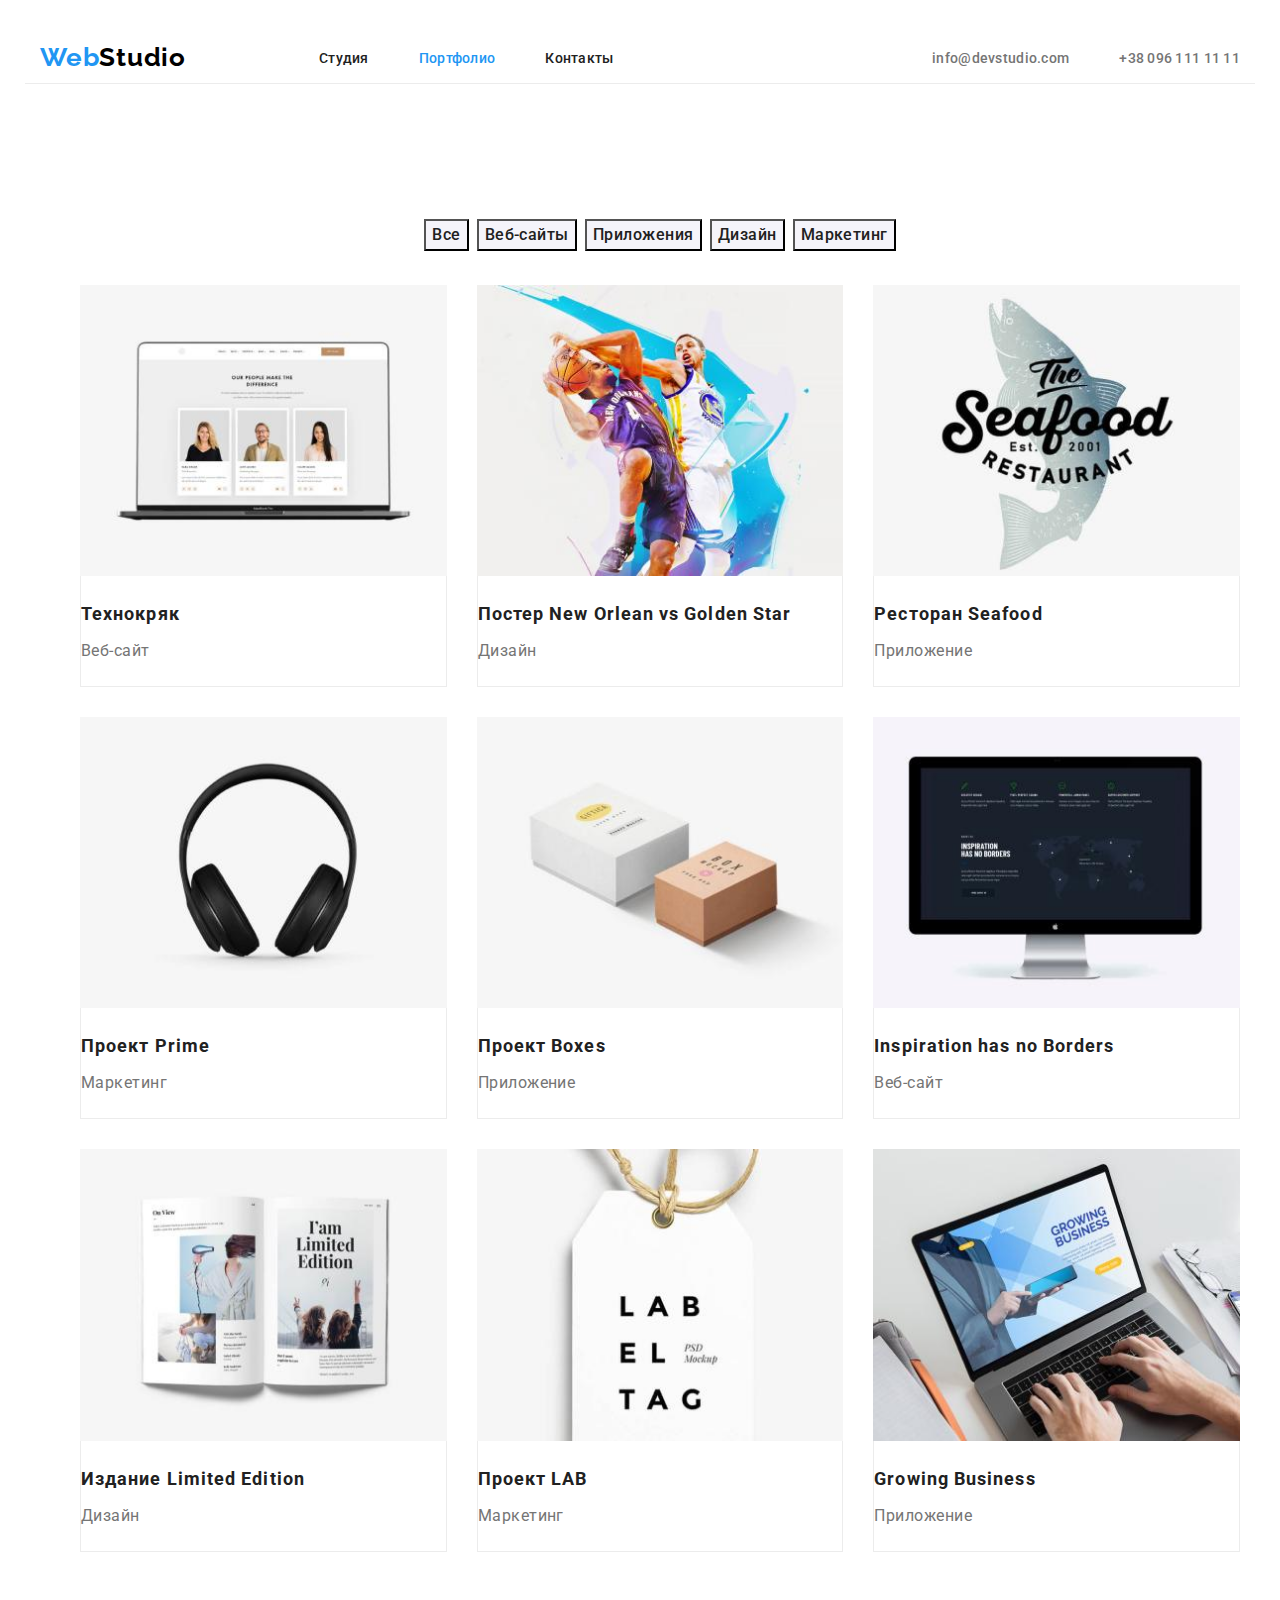
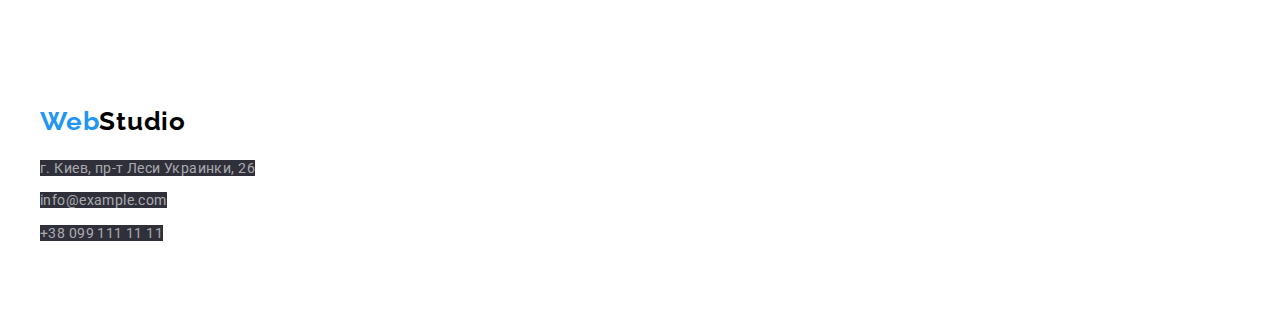
==== portfolio.html @ c8301726 "flex" ====
<!DOCTYPE html>
        <html lang="en">
        <head>
            <meta charset="UTF-8">
            <meta http-equiv="X-UA-Compatible" content="IE=edge">
            <meta name="viewport" content="width=device-width, initial-scale=1.0">
            <title>Document</title>
            <link rel="preconnect" href="https://fonts.googleapis.com">
<link rel="preconnect" href="https://fonts.gstatic.com" crossorigin>
<link href="https://fonts.googleapis.com/css2?family=Raleway:wght@700&family=Roboto:wght@400;500;700;900&display=swap" rel="stylesheet">
<link rel="stylesheet" href="https://cdnjs.cloudflare.com/ajax/libs/modern-normalize/1.1.0/modern-normalize.min.css"        integrity="sha512-wpPYUAdjBVSE4KJnH1VR1HeZfpl1ub8YT/NKx4PuQ5NmX2tKuGu6U/JRp5y+Y8XG2tV+wKQpNHVUX03MfMFn9Q=="        crossorigin="anonymous" referrerpolicy="no-referrer" />
            <link rel="stylesheet" href="./css/style.css">
        </head>
        <body>
             <header class="header">
        <div class="container header-container"> 
        <nav class="header-nav">
             <a class="logo link" lang="en" href="./index.html"><span class="logo-part">Web</span>Studio</a>
            <ul class="header-list list">
                <li class="header-item"> <a href=""class="header-link link">Студия</a></li>
                <li class="header-item"> <a href="./portfolio.html"class="header-link link  current">Портфолио</a></li>
                <li class="header-item"> <a href=""class="header-link link">Контакты</a></li>
            </ul>
            </nav>
            <div class="header-contact">
            <ul class="contact-list list">
                <li class="contanct-item"> <a href="mailto:info@devstudio.com"class="header-tel-link link">info@devstudio.com</a></li>
                <li class="contanct-item"><a href="tel:+380961111111"class="header-tel-link link">+38 096 111 11 11</a></li>
            </ul>
            </div>
            </div>
        
         </header>

        <main>
            <section class="examples">
                <div class="container">
                <h1 class="projeсts  visually-hidden"> Наши проекты</h1>
                <ul class="projeсts-list list">
                    <li class="projects-item"> <button class="projeсts-button" type="button">Все</button></li>
                    <li class="projects-item"> <button class="projeсts-button" type="button">Веб-сайты</button></li>
                    <li class="projects-item"> <button class="projeсts-button" type="button">Приложения</button></li>
                    <li class="projects-item"> <button class="projeсts-button" type="button">Дизайн</button></li>
                    <li class="projects-item"> <button class="projeсts-button" type="button">Маркетинг</button></li>
                    
                </ul>

                <!-- Примеры работ-->
                
        
                <ul class="examples-list list">
                    
                    <li class="examples-item">
                        <a href="" class="examples-link link"><img src="./images/tehno.jpg" alt="Веб-сайт" width="370"> 
                        <div class="examples-card">
                        <h2 class="examples-title">Технокряк</h2> 
                        <p class="examples-text">Веб-сайт</p> </div> 
                    </a>
                </li>
                
                    <li class="examples-item"> 
                        <a href=""class="examples-link link"><img src="./images/golden-star.jpg" alt="Дизайн" width="370"> 
                           <div class="examples-card">
                           <h2 class="examples-title">Постер New Orlean vs Golden Star</h2>
                        <p class="examples-text">Дизайн</p> </div> 
                    </a>
                </li>
               
                <li class="examples-item">
                    <a href=""class="examples-link link"><img src="./images/seafood.jpg" alt="Приложение" width="370">
                    <div class="examples-card">
                        <h2 class="examples-title">Ресторан Seafood</h2>
                <p class="examples-text">Приложение</p> </div> 
            </a>
                </li>
                
                <li class="examples-item">
                    <a href=""class="examples-link link"><img src="./images/prime.jpg" alt="Маркетинг" width="370">
                    <div class="examples-card">
                    <h2 class="examples-title">Проект Prime</h2>
                <p class="examples-text">Маркетинг</p> </div> 
            </a>
                </li>
                
                <li class="examples-item">
                    <a href=""class="examples-link link"><img src="./images/boxes.jpg" alt="Приложение" width="370">
                    <div class="examples-card">
                        <h2 class="examples-title">Проект Boxes</h2>
                    <p class="examples-text">Приложение</p> </div> 
                </a>
               
                <li class="examples-item">
                    <a href=""class="examples-link link"><img src="./images/inspiration.jpg" alt="Веб-сайт" width="370">
                    <div class="examples-card">
                    <h2 class="examples-title">Inspiration has no Borders</h2>
                <p class="examples-text">Веб-сайт</p> </div> 
            </a>
                </li>
               
                <li class="examples-item">
                    <a href=""class="examples-link link"><img src="./images/limited-edition.jpg" alt="Дизайн" width="370">
                    <div class="examples-card">
                        <h2 class="examples-title">Издание Limited Edition</h2>
                <p class="examples-text">Дизайн</p></div> 
            </a>
                </li>
                
                <li class="examples-item">
                    <a href=""class="examples-link link"><img src="./images/lab.jpg" alt="Маркетинг" width="370">
                   <div class="examples-card">
                   <h2 class="examples-title">Проект LAB</h2>
                <p class="examples-text">Маркетинг</p></div> 
            </a>
                </li>
                
                <li class="examples-item">
                    <a href=""class="examples-link link"><img src="./images/growing-business.jpg" alt="Приложение" width="370">
                    <div class="examples-card">
                        <h2 class="examples-title">Growing Business</h2>
            <p class="examples-text">Приложение</p> </div> 
        </a>
        </li>
        
                </ul>
    
                </div>
               </section>

           

    </main>

    <!-- Подвал -->
     <footer class="futer-container">
        <div class="container">
        <a  class="footer-logo link"lang="en" href="./index.html"><span class="logo-part">Web</span>Studio</a>
        <address>
        <ul class="footer-list list">
            <li class="footer-item"><a class="footer-link link"  href="https://goo.gl/maps/SvThSGCtMQvm39Th7" target="_blank" rel="noopener noreferrer"class="link">г. Киев, пр-т Леси Украинки, 26</a> </li>
            <li class="footer-item"><a class="footer-link link" href="mailto:info@example.com"class="link"> info@example.com</a></li>
            <li class="footer-item"></li><a class="footer-link link" href="tel:+380991111111"class="link">+38 099 111 11 11</a></li>
        </ul>
        </address>
        </div>
    </footer>
        </body>
        </html>
---- css/style.css ----
:root {
    --primary-text-color: #757575;
    --title-color: #212121;
    --nav-color: #212121;
    --accent-color:#2196F3;
    --button-alt-color:#F5F4FA;
    --border-color:#ECECEC
    
}
body {
    color: var(--primary-text-color);
    font-family: Roboto,sans-serif;
}
.list {
    list-style: none;
}
.link {
    text-decoration: none;
}

.container {
    width: 1200px;
    padding-left: 15px;
    padding-right: 15px;
    margin: 0 auto;
}

img {
    display: block;
    max-width: 100%;
    height: auto;
}

.visually-hidden {
    position: absolute;
    white-space: nowrap;
    width: 1px;
    height: 1px;
    overflow: hidden;
    border: 0;
    padding: 0;
    clip: rect(0 0 0 0);
    clip-path: inset(50%);
    margin: -1px;
}

/* header */

header {
    padding-top: 24px;
    padding-bottom: 25px;
   
}

.logo,
.footer-logo {
    font-family: Raleway;
    font-weight: 700;
    font-size: 26px;
    line-height: 1.19;
    letter-spacing: 0.03em;
    color: #000000;
}

.logo-part {
    color: #2196F3;
}

.logo {
    margin-right: 93px;
}

.header-item {
    margin-right: 50px;
}

.header-item:last-child {
    margin-right: 0;
}

.contanct-item {
    margin-right: 50px;
}

.contanct-item:last-child {
    margin-right: 0;
}

.header-link {
    padding-top: 32px;
    padding-bottom: 32px;

    font-weight: 500;
    font-size: 14px;
    line-height: 1.14;
    letter-spacing: 0.02em;
    color: var(--nav-color);
     
}

.header-link:focus,
.header-link:hover {
    color: var(--accent-color);
}


.header-tel-link{
    padding-top: 32px;
    padding-bottom: 32px;
  
    font-weight: 500;
    font-size: 14px;
    line-height: 1.14;
    letter-spacing: 0.02em;
    color: var(--primary-text-color);
}

.header-tel-link:focus,
.header-tel-link:hover {
    color: var(--accent-color);
}

.current {
    color: var(--accent-color);
}

.header-nav {
    display: flex;
    align-items: center;
}

.header-list {
    display: flex;
}

.contact-list {
    display: flex;
}

.header-contact {
    margin-left: auto;
}

.header-container {
    display: flex;
     border-bottom: 1px solid var(--border-color);
   
}

/* шапка */

.hero {

    padding: 200px 452px 280px 452px;
    text-align: center;

}

.hero-contanier {
    width: 696px;
}
.hero-title {
    margin-bottom: 30px;
    text-align: center;
    

    font-weight: 900;
    font-size: 44px;
    line-height: 1.36;
    letter-spacing: 0.06em;
    color: #FFFFFF;
    background-color: #000000;
}

.button {
    min-width: 200px;
    height: 50px;
    padding: 10px 32px;
    border: #2196F3;

    font-family: inherit;
    font-weight: 700;
    font-size: 16px;
    line-height: 1.88;
    color: #FFFFFF;
    background-color: var(--accent-color);
}

/* Наши преимущества */

.benefits-title {
    margin-bottom: 10px;
    
    font-weight: 700;
    font-size: 14px;
    line-height: 1.14;
    letter-spacing: 0.03em;
    text-transform: uppercase;
    color: var(--title-color);
}

.benefits-text {
    
    font-size: 14px;
    line-height: 1.71;
    letter-spacing: 0.03em;
    color: var(--primary-text-color);
}

.benefits {
    padding-top: 94px;
    padding-bottom: 94px;
    display: flex;
}

.benefits-list{
    display: flex;
}

.benefits-item {
    
    margin-left: 30px;
}

.benefits-item:last-child {
    margin-left: 0;
}

 /* Чем мы занимаемся  */

 .about {
    
     padding-bottom: 94px;
     display: flex;
 }

 .about-list {
     display: flex;
 }

 .about-item {
   
     margin-right: 30px;
 }

 .about-item:last-child {
     margin-right: 0;
 }

 .about-title {
     text-align: center;
     margin-bottom: 50px;
     margin-top: 0;
     
     font-weight: 700;
     font-size: 36px;
     line-height: 1.17;
     letter-spacing: 0.03em;
     color: var(--title-color);
 }


 /* Наша команда */
 .person {
     padding-top: 94px;
     padding-bottom: 94px;
     display: flex;
 }

 .person-list {
     display: flex;

 }

 .person-item {
     margin-right: 30px;
 }

 .person-item:last-child {
     margin-right: 0;
 }

 .person-short-title {
     text-align: center;
     margin-top: 30px;
     margin-bottom: 10px;
 }

 .person-text {
     text-align: center;
     margin-top: 0;
     margin-bottom: 30px;
 }

 .person-title{
     text-align: center;
     margin-bottom: 50px;
     margin-top: 0;
     

     font-weight: 700;
     font-size: 36px;
     line-height: 1.17;
     letter-spacing: 0.03em;
     color: var(--title-color);
 }

 .person-short-title {
     font-weight: 500;
     font-size: 16px;
     line-height: 1.19x;
     letter-spacing: 0.03em;
     color: var(--title-color);
 }

 .person-text {
     font-size: 16px;
     line-height: 1.19x; 
     letter-spacing: 0.03em;

 }

 /* Кнопки 2 страницы */

 .projeсts-button {
     font-family: inherit;
     font-weight: 500;
     font-size: 16px;
     line-height: 1.62;
     letter-spacing: 0.03em;
     color: var(--nav-color);
     background: #F5F4FA;
 }

 .projeсts-button:focus,
 .projeсts-button:hover {
     color: #FFFFFF;
     background-color: var(--accent-color);

 }

 .examples {
     display: flex;
     padding-top: 94px;
     padding-bottom: 94px;
     
 }

 .projeсts-list {
     display: flex;
     justify-content: center;
     margin-bottom: 34px;
 }

 .projects-item {
     display: block;
     margin-right: 8px; 
 }

 .projects-item:last-child {
     margin-right: 0;
 }


 /* Примеры работ*/


 .examples-title {
     margin-bottom: 4px;
     margin-top: 0;

     font-weight: 700;
     font-size: 18px;
     line-height: 2;
     letter-spacing: 0.06em;
     color: var(--title-color);

 }

 .examples-text {
     margin-top: 0;
     margin-bottom: 0;
     font-size: 16px;
     line-height: 1.87;
     letter-spacing: 0.03em;
     color: var(--primary-text-color);

 }

 .examples-list {
     display: flex;
     flex-wrap: wrap;
     margin-right: -30px;
     margin-bottom: -30px;
     
 }

 .examples-item {
     flex-basis: calc(100% / 3 - 30px);
    margin-right: 30px;
    margin-bottom: 30px;
    
 }
 .examples-card {
     padding-top: 20px;
     padding-bottom: 20px;
     border-left: 1px solid var(--border-color);
     border-bottom: 1px solid var(--border-color);
     border-right: 1px solid var(--border-color);
 }

 
   
 /* footer */

 .futer-container {
     padding-top: 60px;
     padding-bottom: 60px;
     display: flex;
    
 }

 .footer-list {
     
     margin-left: -40px;
 }

 .footer-link {
    font-style: normal;
    font-size: 14px;
    line-height: 1.71;
    letter-spacing: 0.03em;
    color: rgba(255, 255, 255, 0.6);
    background-color: #2F303A;
    
 }

 .footer-link:focus,
 .footer-link:hover {
     color: #FFFFFF;
     
 }
 .footer-item {
     margin-bottom: 9px;
 }

 .footer-logo {
     display: block;
     margin-bottom: 20px;
     
 }
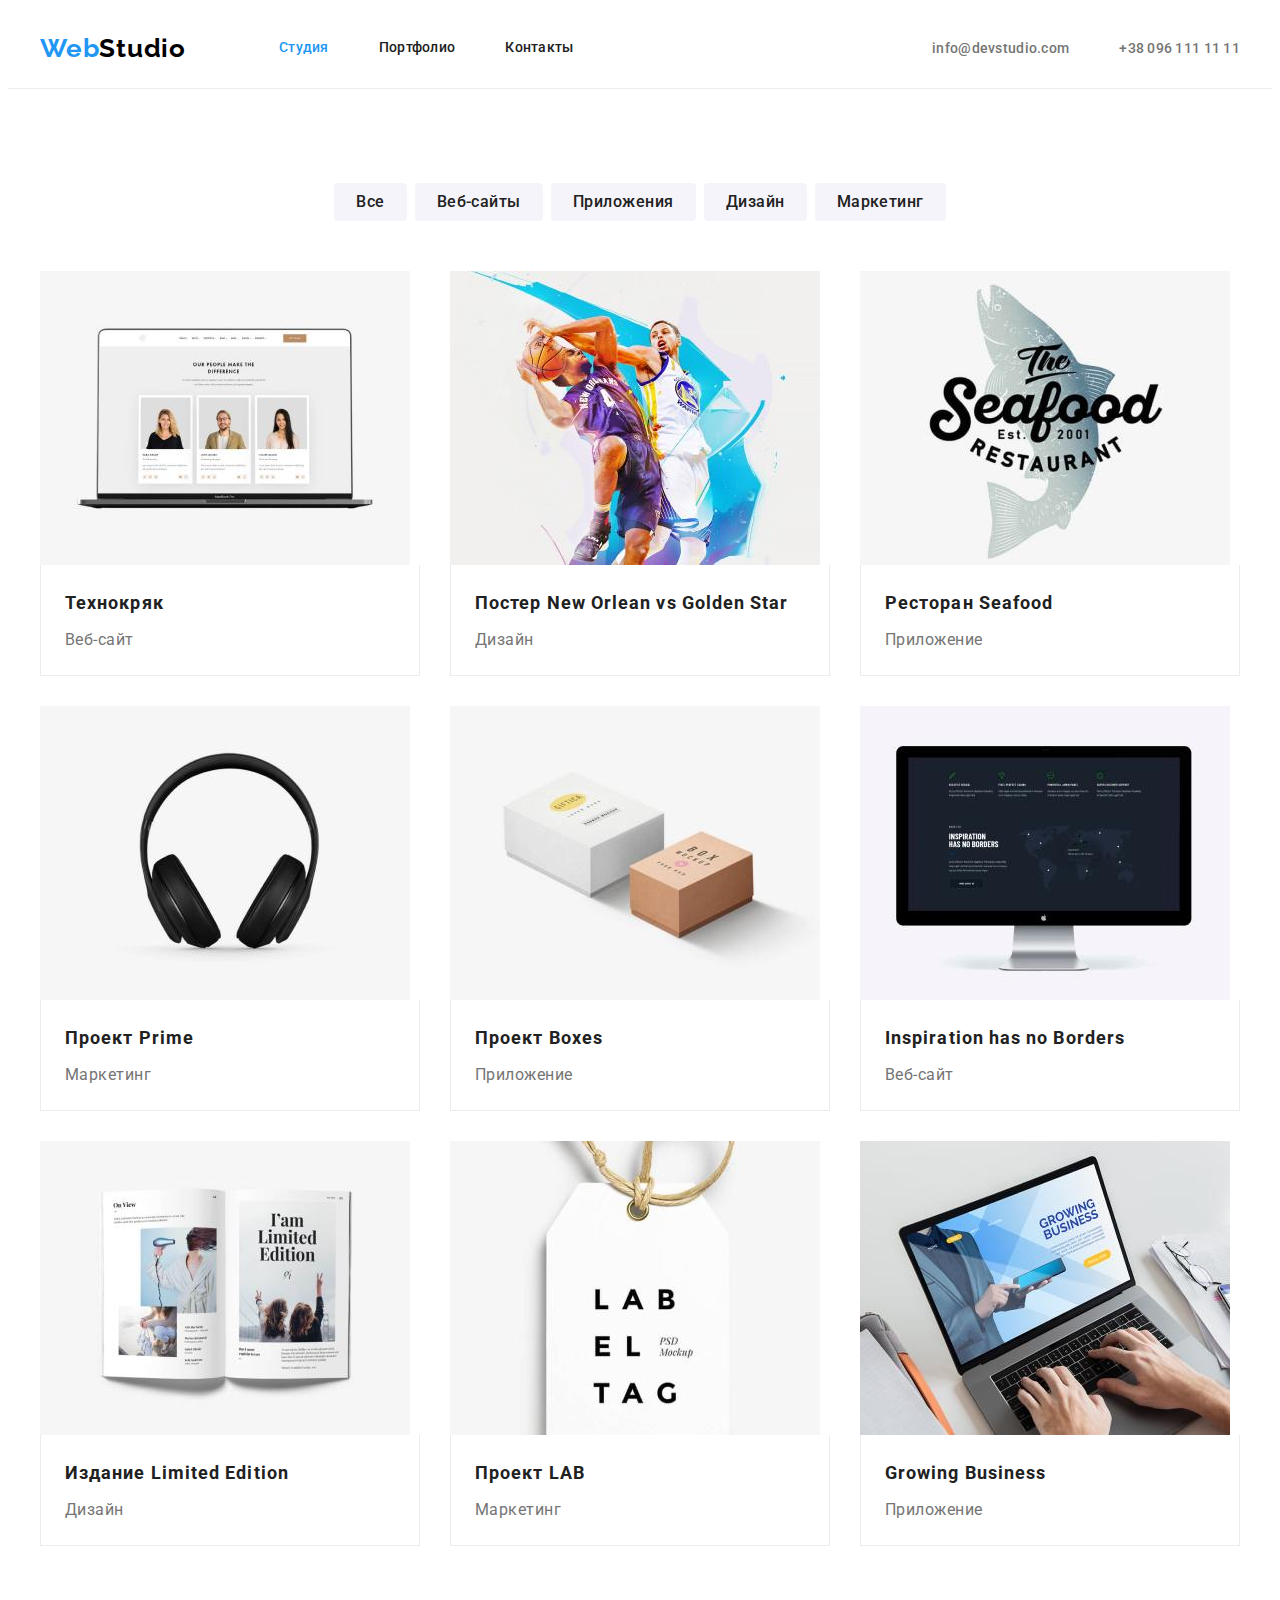
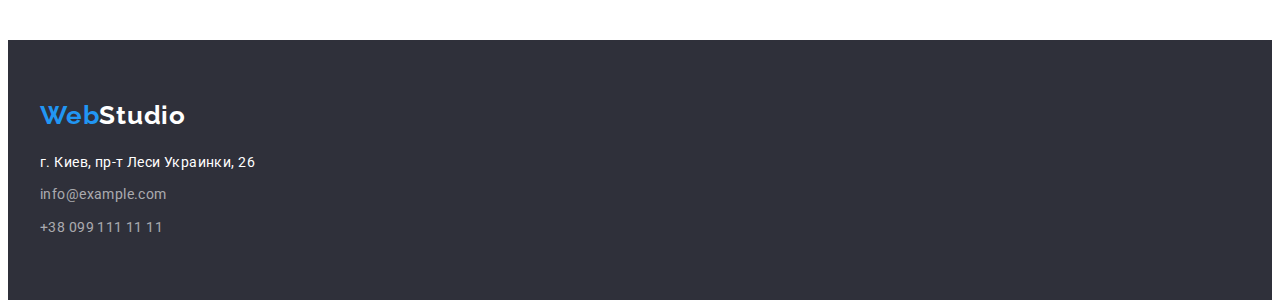
==== commit 922d6c86: "flex-changes" ====
--- a/portfolio.html
+++ b/portfolio.html
@@ -12,31 +12,29 @@
             <link rel="stylesheet" href="./css/style.css">
         </head>
         <body>
-             <header class="header">
+            <header class="header">
         <div class="container header-container"> 
         <nav class="header-nav">
-             <a class="logo link" lang="en" href="./index.html"><span class="logo-part">Web</span>Studio</a>
-            <ul class="header-list list">
-                <li class="header-item"> <a href=""class="header-link link">Студия</a></li>
-                <li class="header-item"> <a href="./portfolio.html"class="header-link link  current">Портфолио</a></li>
-                <li class="header-item"> <a href=""class="header-link link">Контакты</a></li>
+             <a class="logo" lang="en" href="./index.html"><span class="logo-part">Web</span>Studio</a>
+            <ul class="header-list">
+                <li class="header-item"> <a href=""class="header-link current">Студия</a></li>
+                <li class="header-item"> <a href="./portfolio.html"class="header-link">Портфолио</a></li>
+                <li class="header-item"> <a href=""class="header-link">Контакты</a></li>
             </ul>
             </nav>
-            <div class="header-contact">
-            <ul class="contact-list list">
-                <li class="contanct-item"> <a href="mailto:info@devstudio.com"class="header-tel-link link">info@devstudio.com</a></li>
-                <li class="contanct-item"><a href="tel:+380961111111"class="header-tel-link link">+38 096 111 11 11</a></li>
+            <ul class="contact-list">
+                <li class="contanct-item"> <a href="mailto:info@devstudio.com"class="header-tel-link">info@devstudio.com</a></li>
+                <li class="contanct-item"><a href="tel:+380961111111"class="header-tel-link">+38 096 111 11 11</a></li>
             </ul>
-            </div>
             </div>
         
          </header>
 
         <main>
-            <section class="examples">
+            <section class="section">
                 <div class="container">
                 <h1 class="projeсts  visually-hidden"> Наши проекты</h1>
-                <ul class="projeсts-list list">
+                <ul class="projeсts-list">
                     <li class="projects-item"> <button class="projeсts-button" type="button">Все</button></li>
                     <li class="projects-item"> <button class="projeсts-button" type="button">Веб-сайты</button></li>
                     <li class="projects-item"> <button class="projeсts-button" type="button">Приложения</button></li>
@@ -48,10 +46,10 @@
                 <!-- Примеры работ-->
                 
         
-                <ul class="examples-list list">
+                <ul class="examples-list">
                     
                     <li class="examples-item">
-                        <a href="" class="examples-link link"><img src="./images/tehno.jpg" alt="Веб-сайт" width="370"> 
+                        <a href="" class="examples-link"><img src="./images/tehno.jpg" alt="Веб-сайт" width="370"> 
                         <div class="examples-card">
                         <h2 class="examples-title">Технокряк</h2> 
                         <p class="examples-text">Веб-сайт</p> </div> 
@@ -59,7 +57,7 @@
                 </li>
                 
                     <li class="examples-item"> 
-                        <a href=""class="examples-link link"><img src="./images/golden-star.jpg" alt="Дизайн" width="370"> 
+                        <a href=""class="examples-link"><img src="./images/golden-star.jpg" alt="Дизайн" width="370"> 
                            <div class="examples-card">
                            <h2 class="examples-title">Постер New Orlean vs Golden Star</h2>
                         <p class="examples-text">Дизайн</p> </div> 
@@ -67,7 +65,7 @@
                 </li>
                
                 <li class="examples-item">
-                    <a href=""class="examples-link link"><img src="./images/seafood.jpg" alt="Приложение" width="370">
+                    <a href=""class="examples-link"><img src="./images/seafood.jpg" alt="Приложение" width="370">
                     <div class="examples-card">
                         <h2 class="examples-title">Ресторан Seafood</h2>
                 <p class="examples-text">Приложение</p> </div> 
@@ -75,7 +73,7 @@
                 </li>
                 
                 <li class="examples-item">
-                    <a href=""class="examples-link link"><img src="./images/prime.jpg" alt="Маркетинг" width="370">
+                    <a href=""class="examples-link"><img src="./images/prime.jpg" alt="Маркетинг" width="370">
                     <div class="examples-card">
                     <h2 class="examples-title">Проект Prime</h2>
                 <p class="examples-text">Маркетинг</p> </div> 
@@ -83,14 +81,14 @@
                 </li>
                 
                 <li class="examples-item">
-                    <a href=""class="examples-link link"><img src="./images/boxes.jpg" alt="Приложение" width="370">
+                    <a href=""class="examples-link"><img src="./images/boxes.jpg" alt="Приложение" width="370">
                     <div class="examples-card">
                         <h2 class="examples-title">Проект Boxes</h2>
                     <p class="examples-text">Приложение</p> </div> 
                 </a>
                
                 <li class="examples-item">
-                    <a href=""class="examples-link link"><img src="./images/inspiration.jpg" alt="Веб-сайт" width="370">
+                    <a href=""class="examples-link"><img src="./images/inspiration.jpg" alt="Веб-сайт" width="370">
                     <div class="examples-card">
                     <h2 class="examples-title">Inspiration has no Borders</h2>
                 <p class="examples-text">Веб-сайт</p> </div> 
@@ -98,7 +96,7 @@
                 </li>
                
                 <li class="examples-item">
-                    <a href=""class="examples-link link"><img src="./images/limited-edition.jpg" alt="Дизайн" width="370">
+                    <a href=""class="examples-link"><img src="./images/limited-edition.jpg" alt="Дизайн" width="370">
                     <div class="examples-card">
                         <h2 class="examples-title">Издание Limited Edition</h2>
                 <p class="examples-text">Дизайн</p></div> 
@@ -106,7 +104,7 @@
                 </li>
                 
                 <li class="examples-item">
-                    <a href=""class="examples-link link"><img src="./images/lab.jpg" alt="Маркетинг" width="370">
+                    <a href=""class="examples-link"><img src="./images/lab.jpg" alt="Маркетинг" width="370">
                    <div class="examples-card">
                    <h2 class="examples-title">Проект LAB</h2>
                 <p class="examples-text">Маркетинг</p></div> 
@@ -114,7 +112,7 @@
                 </li>
                 
                 <li class="examples-item">
-                    <a href=""class="examples-link link"><img src="./images/growing-business.jpg" alt="Приложение" width="370">
+                    <a href=""class="examples-link"><img src="./images/growing-business.jpg" alt="Приложение" width="370">
                     <div class="examples-card">
                         <h2 class="examples-title">Growing Business</h2>
             <p class="examples-text">Приложение</p> </div> 
@@ -126,19 +124,17 @@
                 </div>
                </section>
 
-           
-
     </main>
 
     <!-- Подвал -->
      <footer class="futer-container">
         <div class="container">
-        <a  class="footer-logo link"lang="en" href="./index.html"><span class="logo-part">Web</span>Studio</a>
+        <a  class="footer-logo"lang="en" href="./index.html"><span class="logo-part">Web</span>Studio</a>
         <address>
-        <ul class="footer-list list">
-            <li class="footer-item"><a class="footer-link link"  href="https://goo.gl/maps/SvThSGCtMQvm39Th7" target="_blank" rel="noopener noreferrer"class="link">г. Киев, пр-т Леси Украинки, 26</a> </li>
-            <li class="footer-item"><a class="footer-link link" href="mailto:info@example.com"class="link"> info@example.com</a></li>
-            <li class="footer-item"></li><a class="footer-link link" href="tel:+380991111111"class="link">+38 099 111 11 11</a></li>
+        <ul class="footer-list">
+            <li class="footer-item"><a class="footer-link"  href="https://goo.gl/maps/SvThSGCtMQvm39Th7" target="_blank" rel="noopener noreferrer"class="link"><span class="address-link"> г. Киев, пр-т Леси Украинки, 26 </span></a> </li>
+            <li class="footer-item"><a class="footer-link" href="mailto:info@example.com"class="link"> info@example.com</a></li>
+            <li class="footer-item"><a class="footer-link" href="tel:+380991111111"class="link">+38 099 111 11 11</a></li>
         </ul>
         </address>
         </div>
--- a/css/style.css
+++ b/css/style.css
@@ -11,11 +11,27 @@
     color: var(--primary-text-color);
     font-family: Roboto,sans-serif;
 }
-.list {
+ul {
     list-style: none;
-}
-.link {
+    margin: 0;
+    padding: 0;
+}
+
+h1,
+h2,
+h3,
+p {
+    margin: 0;
+}
+
+a {
     text-decoration: none;
+}
+
+img {
+    display: block;
+    max-width: 100%;
+    height: auto;
 }
 
 .container {
@@ -23,12 +39,6 @@
     padding-left: 15px;
     padding-right: 15px;
     margin: 0 auto;
-}
-
-img {
-    display: block;
-    max-width: 100%;
-    height: auto;
 }
 
 .visually-hidden {
@@ -44,22 +54,21 @@
     margin: -1px;
 }
 
+
+
 /* header */
 
 header {
-    padding-top: 24px;
-    padding-bottom: 25px;
-   
-}
-
-.logo,
-.footer-logo {
+    border-bottom: 1px solid var(--border-color);
+}
+
+.logo {
     font-family: Raleway;
-    font-weight: 700;
-    font-size: 26px;
-    line-height: 1.19;
-    letter-spacing: 0.03em;
-    color: #000000;
+     font-weight: 700;
+     font-size: 26px;
+     line-height: 1.19;
+     letter-spacing: 0.03em;
+     color: #000000;
 }
 
 .logo-part {
@@ -87,6 +96,7 @@
 }
 
 .header-link {
+    display: block;
     padding-top: 32px;
     padding-bottom: 32px;
 
@@ -135,6 +145,7 @@
 
 .contact-list {
     display: flex;
+    margin-left: auto;
 }
 
 .header-contact {
@@ -142,8 +153,9 @@
 }
 
 .header-container {
+    align-items: center;
     display: flex;
-     border-bottom: 1px solid var(--border-color);
+   
    
 }
 
@@ -151,17 +163,19 @@
 
 .hero {
 
-    padding: 200px 452px 280px 452px;
+    padding: 200px 0;
     text-align: center;
-
-}
-
-.hero-contanier {
-    width: 696px;
-}
+    background-color: #2F303A;
+
+}
+
+
 .hero-title {
     margin-bottom: 30px;
     text-align: center;
+    width: 696px;
+    margin-right: auto;
+    margin-left: auto;
     
 
     font-weight: 900;
@@ -169,7 +183,8 @@
     line-height: 1.36;
     letter-spacing: 0.06em;
     color: #FFFFFF;
-    background-color: #000000;
+    text-transform: uppercase;
+    
 }
 
 .button {
@@ -177,6 +192,8 @@
     height: 50px;
     padding: 10px 32px;
     border: #2196F3;
+    border-radius: 4px;
+    cursor: pointer;
 
     font-family: inherit;
     font-weight: 700;
@@ -207,10 +224,10 @@
     color: var(--primary-text-color);
 }
 
-.benefits {
+.section {
     padding-top: 94px;
     padding-bottom: 94px;
-    display: flex;
+   
 }
 
 .benefits-list{
@@ -219,20 +236,14 @@
 
 .benefits-item {
     
-    margin-left: 30px;
+    margin-right: 30px;
 }
 
 .benefits-item:last-child {
-    margin-left: 0;
+    margin-right: 0;
 }
 
  /* Чем мы занимаемся  */
-
- .about {
-    
-     padding-bottom: 94px;
-     display: flex;
- }
 
  .about-list {
      display: flex;
@@ -259,14 +270,22 @@
      color: var(--title-color);
  }
 
+ .about-section {
+     padding-top: 0;
+ }
+
 
  /* Наша команда */
+
  .person {
-     padding-top: 94px;
-     padding-bottom: 94px;
-     display: flex;
- }
-
+     padding-bottom: 30px;
+     padding-top: 30px;
+ }
+
+ .person-section {
+     background: #F5F4FA;
+ }
+ 
  .person-list {
      display: flex;
 
@@ -278,18 +297,6 @@
 
  .person-item:last-child {
      margin-right: 0;
- }
-
- .person-short-title {
-     text-align: center;
-     margin-top: 30px;
-     margin-bottom: 10px;
- }
-
- .person-text {
-     text-align: center;
-     margin-top: 0;
-     margin-bottom: 30px;
  }
 
  .person-title{
@@ -306,16 +313,21 @@
  }
 
  .person-short-title {
+      text-align: center;
+      margin-bottom: 10px;
+
      font-weight: 500;
      font-size: 16px;
-     line-height: 1.19x;
+     line-height: 1.19;
      letter-spacing: 0.03em;
      color: var(--title-color);
  }
 
  .person-text {
+     text-align: center;
+
      font-size: 16px;
-     line-height: 1.19x; 
+     line-height: 1.19; 
      letter-spacing: 0.03em;
 
  }
@@ -323,6 +335,11 @@
  /* Кнопки 2 страницы */
 
  .projeсts-button {
+     border: transparent;
+     padding: 6px 22px;
+     border-radius: 4px;
+     cursor: pointer;
+
      font-family: inherit;
      font-weight: 500;
      font-size: 16px;
@@ -349,12 +366,13 @@
  .projeсts-list {
      display: flex;
      justify-content: center;
-     margin-bottom: 34px;
+     margin-bottom: 50px;
  }
 
  .projects-item {
      display: block;
-     margin-right: 8px; 
+     margin-right: 8px;
+     
  }
 
  .projects-item:last-child {
@@ -402,6 +420,8 @@
     
  }
  .examples-card {
+     padding-left: 24px;
+     padding-right: 24px;
      padding-top: 20px;
      padding-bottom: 20px;
      border-left: 1px solid var(--border-color);
@@ -416,14 +436,9 @@
  .futer-container {
      padding-top: 60px;
      padding-bottom: 60px;
-     display: flex;
-    
- }
-
- .footer-list {
-     
-     margin-left: -40px;
- }
+    background-color: #2F303A;
+ }
+
 
  .footer-link {
     font-style: normal;
@@ -431,17 +446,17 @@
     line-height: 1.71;
     letter-spacing: 0.03em;
     color: rgba(255, 255, 255, 0.6);
-    background-color: #2F303A;
-    
- }
-
- .footer-link:focus,
- .footer-link:hover {
-     color: #FFFFFF;
-     
- }
+   
+    
+ }
+
+ 
  .footer-item {
      margin-bottom: 9px;
+ }
+
+ .footer-item:last-child {
+     margin-bottom: 0;
  }
 
  .footer-logo {
@@ -450,6 +465,19 @@
      
  }
 
+ .footer-logo {
+     font-family: Raleway;
+     font-weight: 700;
+     font-size: 26px;
+     line-height: 1.19;
+     letter-spacing: 0.03em;
+     color: #FFFFFF;
+ }
+
+ .address-link {
+     color: #FFFFFF;
+ }
+
  
 
 
